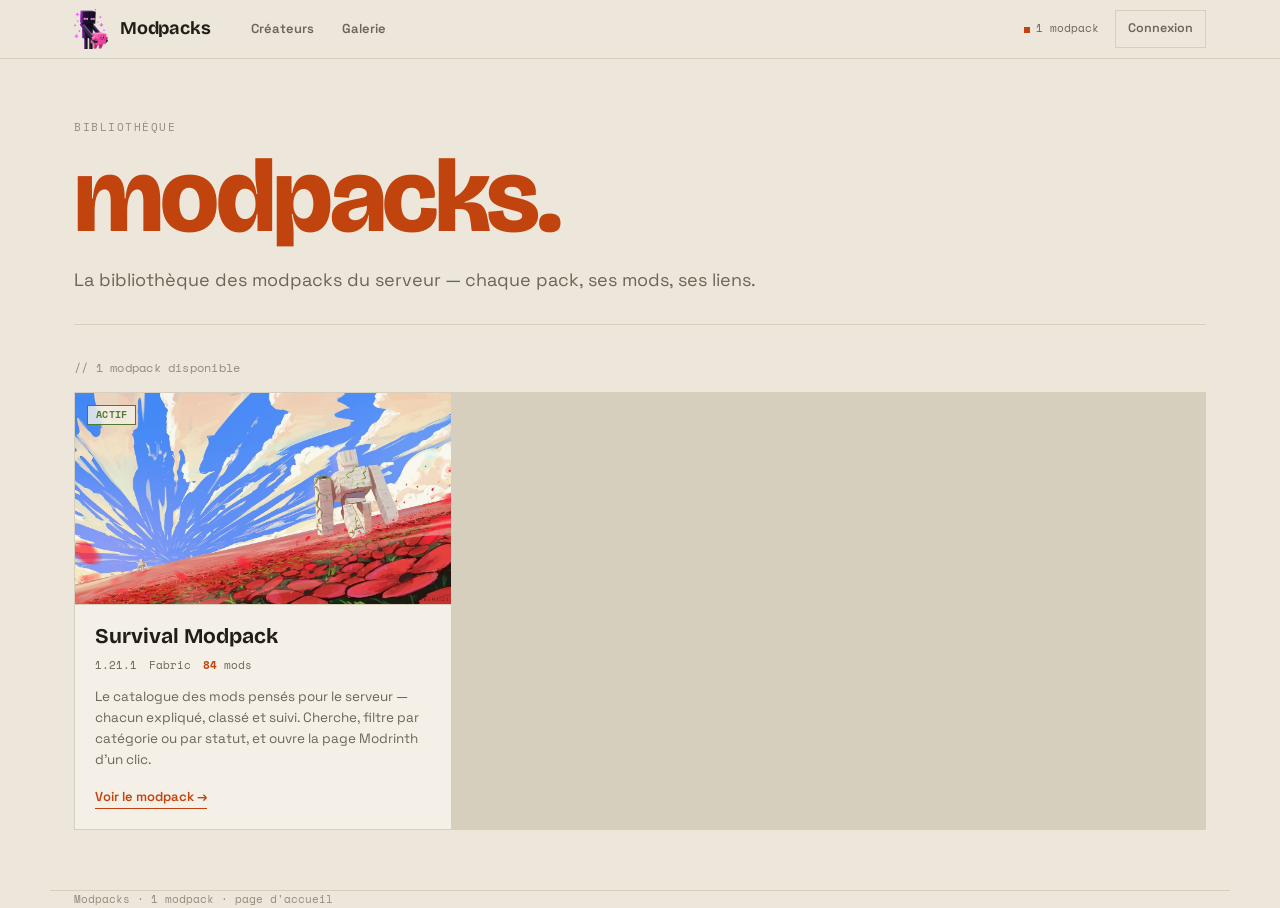
==== index.html @ 7668fdf9 "Ajoute le lien Galerie dans le header (accueil, modpack, créateurs) Co-Authored-By: Claude Sonnet 5 " ====
<!DOCTYPE html>
<html lang="fr">
<head>
<meta charset="UTF-8">
<meta name="viewport" content="width=device-width, initial-scale=1, viewport-fit=cover">
<title>Modpacks</title>
<link rel="preconnect" href="https://fonts.googleapis.com">
<link rel="preconnect" href="https://fonts.gstatic.com" crossorigin>
<link href="https://fonts.googleapis.com/css2?family=Bricolage+Grotesque:opsz,wght@12..96,400..800&family=Space+Grotesk:wght@400;500;600;700&family=Space+Mono:wght@400;700&display=swap" rel="stylesheet">
<link rel="stylesheet" href="/assets/style.css">
</head>
<body>
<header class="top"><div class="wrap">
  <a href="/" aria-label="Accueil"><img src="/assets/logo.png" alt="" class="mark" width="34" height="40"></a>
  <a href="/" class="word" id="brand" style="text-decoration:none">Modpacks</a>
  <nav class="nav"><a href="/personnages">Créateurs</a><a href="/galerie">Galerie</a></nav>
  <div class="hgroup">
    <span class="meta"><span id="hmeta"></span></span>
    <a href="/login" class="mini" title="Accéder au générateur / à la modération">Connexion</a>
  </div>
</div></header>

<div class="wrap">
  <section class="lib-hero">
    <p class="kicker" id="kicker">Bibliothèque</p>
    <h1 id="lib-title">modpacks.</h1>
    <p class="lede" id="lib-lede"></p>
  </section>

  <div class="seclabel" id="seclabel"></div>
  <section class="packs" id="packs"></section>
</div>

<footer class="wrap" id="foot"></footer>

<script src="/data/modpacks.js"></script>
<script src="/assets/home.js"></script>
</body>
</html>
---- assets/style.css ----
:root{
    box-sizing:border-box;
    padding-top:env(safe-area-inset-top,0px);
    padding-bottom:env(safe-area-inset-bottom,0px);
    --paper:#ece7da; --card:#f4f0e7; --line:#d6cfbe; --line-soft:#e0dacb;
    --ink:#211e18; --ink-soft:#6c6558; --ink-faint:#938c7d;
    --accent:#c1440e; --accent-ink:#fff;
    --ok:#4f7a34; --warn:#b7811b; --bad:#b23324;
    --disp:"Bricolage Grotesque",Arial,sans-serif;
    --body:"Space Grotesk",system-ui,sans-serif;
    --mono:"Space Mono",ui-monospace,SFMono-Regular,monospace;
    --maxw:1180px;
  }
  :root:not([data-theme="light"]){}
  @media (prefers-color-scheme:dark){
    :root:not([data-theme="light"]){
      --paper:#18160f; --card:#211e17; --line:#37322a; --line-soft:#2b2720;
      --ink:#ece6d7; --ink-soft:#a19a89; --ink-faint:#756e60;
      --accent:#e26a3c; --accent-ink:#17140d;
      --ok:#7ba851; --warn:#d6a23a; --bad:#d8574a;
    }
  }
  :root[data-theme="dark"]{
    --paper:#18160f; --card:#211e17; --line:#37322a; --line-soft:#2b2720;
    --ink:#ece6d7; --ink-soft:#a19a89; --ink-faint:#756e60;
    --accent:#e26a3c; --accent-ink:#17140d; --ok:#7ba851; --warn:#d6a23a; --bad:#d8574a;
  }
  *{box-sizing:border-box}
  html{scroll-padding-top:env(safe-area-inset-top,0px)}
  body{margin:0;background:var(--paper);color:var(--ink);font-family:var(--body);
    font-size:15.5px;line-height:1.55;-webkit-font-smoothing:antialiased;text-rendering:optimizeLegibility}
  .wrap{max-width:var(--maxw);margin:0 auto;padding:0 24px}
  a{color:inherit}

  /* header */
  header.top{border-bottom:1px solid var(--line);background:var(--paper);
    position:sticky;top:env(safe-area-inset-top,0px);z-index:30}
  .top .wrap{display:flex;align-items:center;gap:12px;height:58px}
  .mark{width:34px;height:40px;flex:none;object-fit:contain;display:block}
  .word{font-family:var(--disp);font-weight:700;font-size:18px;letter-spacing:-.01em}
  .top .meta{margin-left:auto;font-family:var(--mono);font-size:11px;color:var(--ink-soft);
    display:flex;gap:14px}
  .top .meta span::before{content:"";display:inline-block;width:6px;height:6px;margin-right:6px;
    background:var(--accent);vertical-align:middle}

  /* hero */
  .hero{padding:64px 0 30px;border-bottom:1px solid var(--line)}
  .hero h1{font-family:var(--disp);font-weight:800;color:var(--accent);text-transform:lowercase;
    margin:0;font-size:clamp(46px,10.5vw,104px);line-height:.9;letter-spacing:-.03em}
  .lede{max-width:60ch;margin:22px 0 0;color:var(--ink-soft);font-size:clamp(15px,2.2vw,18px)}
  .statline{margin-top:26px;font-family:var(--mono);font-size:12.5px;color:var(--ink);
    display:flex;flex-wrap:wrap;gap:6px 20px}
  .statline b{color:var(--accent);font-weight:700}
  .statline i{color:var(--ink-faint);font-style:normal}

  /* controls */
  .controls{padding:26px 0 6px;position:sticky;top:calc(58px + env(safe-area-inset-top,0px));z-index:20;
    background:linear-gradient(var(--paper) 78%,transparent)}
  .search{position:relative;margin-bottom:16px;max-width:520px}
  .search input{width:100%;padding:12px 14px 12px 40px;font-family:var(--mono);font-size:14px;color:var(--ink);
    background:var(--card);border:1px solid var(--line);outline:none}
  .search input::placeholder{color:var(--ink-faint)}
  .search input:focus{border-color:var(--accent)}
  .search .ic{position:absolute;left:13px;top:50%;transform:translateY(-50%);color:var(--ink-soft)}
  .filters{display:flex;flex-direction:column;gap:9px}
  .chips{display:flex;flex-wrap:wrap;gap:7px;align-items:center}
  .flabel{font-family:var(--mono);font-size:10.5px;color:var(--ink-faint);width:64px;flex:none}
  .chip{font-family:var(--body);font-weight:500;font-size:12.5px;color:var(--ink-soft);cursor:pointer;
    background:transparent;border:1px solid var(--line);padding:6px 11px;line-height:1;transition:.12s}
  .chip:hover{border-color:var(--ink-soft);color:var(--ink)}
  .chip[aria-pressed="true"]{background:var(--accent);border-color:var(--accent);color:var(--accent-ink)}
  .chip .sw{display:inline-block;width:8px;height:8px;margin-right:7px;vertical-align:middle}

  /* controls (centered) */
  .tools{display:flex;flex-direction:column;align-items:center;gap:14px}
  .search{position:relative;width:100%;max-width:440px}
  .search input{width:100%;padding:13px 15px 13px 44px;font-family:var(--mono);font-size:14px;color:var(--ink);
    background:var(--card);border:1px solid var(--line);outline:none;transition:.14s}
  .search input::placeholder{color:var(--ink-faint)}
  .search input:focus{border-color:var(--accent);box-shadow:0 0 0 3px color-mix(in srgb,var(--accent) 16%,transparent)}
  .search .ic{position:absolute;left:14px;top:50%;transform:translateY(-50%);color:var(--ink-soft);display:flex}
  .dd-row{display:flex;gap:10px;flex-wrap:wrap;justify-content:center}
  .dd{position:relative}
  .dd-btn{display:flex;align-items:center;gap:9px;font-family:var(--body);font-size:13px;color:var(--ink);
    background:var(--card);border:1px solid var(--line);padding:9px 14px;cursor:pointer;transition:.12s}
  .dd-btn:hover{border-color:var(--ink-soft)}
  .dd-btn[aria-expanded="true"]{border-color:var(--accent)}
  .dd-btn .k{font-family:var(--mono);font-size:10px;color:var(--ink-faint);text-transform:uppercase;letter-spacing:.04em}
  .dd-btn .v{font-weight:600;max-width:180px;overflow:hidden;text-overflow:ellipsis;white-space:nowrap}
  .dd-btn .caret{color:var(--ink-soft);transition:transform .14s;font-size:11px}
  .dd-btn[aria-expanded="true"] .caret{transform:rotate(180deg)}
  .dd-panel{position:absolute;top:calc(100% + 6px);left:50%;transform:translateX(-50%);
    width:min(280px,82vw);max-height:min(360px,60vh);overflow:auto;background:var(--card);
    border:1px solid var(--line);z-index:40;box-shadow:0 14px 34px rgba(0,0,0,.16);padding:5px}
  .dd-panel[hidden]{display:none}
  .opt{display:flex;align-items:center;gap:9px;width:100%;text-align:left;font-family:var(--body);
    font-size:13px;color:var(--ink);background:transparent;border:0;padding:9px 10px;cursor:pointer}
  .opt:hover{background:var(--paper)}
  .opt[aria-selected="true"]{color:var(--accent);font-weight:600}
  .opt .sw{width:9px;height:9px;flex:none}
  .count{font-family:var(--mono);font-size:11.5px;color:var(--ink-faint);padding:16px 0 14px}

  /* grid */
  .grid{display:grid;gap:1px;background:var(--line);border:1px solid var(--line);
    grid-template-columns:repeat(auto-fill,minmax(300px,1fr));margin-bottom:60px}
  .card{background:var(--card);padding:20px;display:flex;flex-direction:column;position:relative}
  .card:hover{background:var(--paper)}
  .ctop{display:flex;gap:14px;align-items:flex-start;margin-bottom:13px}
  .icon{width:54px;height:54px;flex:none;overflow:hidden;background:var(--paper);border:1px solid var(--line)}
  .icon img{width:100%;height:100%;object-fit:cover;display:block}
  .icon .ph{width:100%;height:100%;display:grid;place-items:center;font-family:var(--disp);font-weight:700;
    font-size:20px;color:#fff}
  .cname{font-family:var(--disp);font-weight:700;font-size:17px;line-height:1.15;margin:1px 0 0;
    padding-right:8px}
  .cmeta{font-family:var(--mono);font-size:10.5px;color:var(--ink-soft);margin-top:7px;
    display:flex;align-items:center;gap:6px;flex-wrap:wrap}
  .cmeta .sw{display:inline-block;width:8px;height:8px;flex:none}
  .cmeta .dot{color:var(--ink-faint)}
  .status{font-family:var(--mono);font-size:9.5px;font-weight:700;letter-spacing:.02em;
    padding:3px 6px;flex:none;white-space:nowrap;line-height:1;border:1px solid;text-transform:uppercase}
  .status.ok{color:var(--ok);border-color:var(--ok)}
  .status.warn{color:var(--warn);border-color:var(--warn)}
  .status.bad{color:var(--bad);border-color:var(--bad);background:color-mix(in srgb,var(--bad) 10%,transparent)}
  .status.other{color:var(--ink-soft);border-color:var(--line)}
  .cdesc{color:var(--ink-soft);font-size:13.5px;margin:0 0 12px;flex:1}
  .cdep{font-family:var(--mono);font-size:10.5px;color:var(--ink-faint);margin:0 0 14px;line-height:1.5}
  .cdep b{color:var(--ink-soft);font-weight:700}
  .go{align-self:flex-start;margin-top:auto;font-family:var(--body);font-weight:600;font-size:13px;
    text-decoration:none;color:var(--accent);border-bottom:1.5px solid var(--accent);padding-bottom:1px}
  .go:hover{color:var(--ink);border-color:var(--ink)}
  .go .ar{font-family:var(--mono)}
  .empty{grid-column:1/-1;background:var(--card);text-align:center;color:var(--ink-soft);padding:60px 20px;
    font-family:var(--mono);font-size:13px}

  footer{border-top:1px solid var(--line);padding:22px 0 40px;font-family:var(--mono);
    font-size:11px;color:var(--ink-faint)}
  @media (max-width:560px){
    .top .meta{display:none}.hero{padding:44px 0 24px}.flabel{width:100%;margin-bottom:-3px}
  }
  @media (prefers-reduced-motion:reduce){*{transition:none!important}}

  /* download + back-to-top buttons */
  .top .meta{margin-left:0}
  .hgroup{margin-left:auto;display:flex;align-items:center;gap:16px}
  .dl-btn{display:inline-flex;align-items:center;gap:8px;font-family:var(--body);font-weight:600;font-size:13px;
    text-decoration:none;color:var(--accent-ink);background:var(--accent);border:1px solid var(--accent);
    padding:8px 13px;white-space:nowrap;transition:filter .12s}
  .dl-btn:hover{filter:brightness(1.06)}
  .dl-btn.loading{pointer-events:none;filter:brightness(.9);cursor:wait}
  .dl-btn svg{width:15px;height:15px;flex:none}
  #totop{position:fixed;right:calc(20px + env(safe-area-inset-right,0px));
    bottom:calc(20px + env(safe-area-inset-bottom,0px));width:44px;height:44px;display:grid;place-items:center;
    cursor:pointer;z-index:40;background:var(--card);color:var(--ink);border:1px solid var(--line);
    opacity:0;visibility:hidden;transform:translateY(8px);transition:.18s}
  #totop.show{opacity:1;visibility:visible;transform:none}
  #totop:hover{border-color:var(--accent);color:var(--accent)}
  #totop svg{width:20px;height:20px}
  @media (max-width:480px){.dl-btn .t{display:none}.dl-btn{padding:8px 10px}}

  /* ---- nav + views + emoji placeholder + builder ---- */
  .nav{display:flex;gap:4px;margin-left:16px}
  .nav a{font-family:var(--body);font-weight:600;font-size:13px;text-decoration:none;color:var(--ink-soft);
    padding:7px 11px;border:1px solid transparent;transition:.12s;white-space:nowrap}
  .nav a:hover{color:var(--ink)}
  .nav a[aria-current="page"]{color:var(--accent);border-color:var(--line)}
  body[data-view="creer"] .dl-btn{display:none}

  .icon .ph{background:color-mix(in srgb,var(--pc,#8b8f96) 22%,var(--card));font-size:25px;line-height:1;color:transparent}
  .icon .ph span{display:block;color:initial}

  .builder{padding:26px 0 0;margin-bottom:60px}
  .addbar{display:flex;gap:10px;flex-wrap:wrap;align-items:stretch;max-width:760px}
  .addbar .f{position:relative;flex:1;min-width:240px}
  .addbar input{width:100%;height:46px;padding:0 15px;font-family:var(--mono);font-size:14px;color:var(--ink);
    background:var(--card);border:1px solid var(--line);outline:none;transition:.14s}
  .addbar input::placeholder{color:var(--ink-faint)}
  .addbar input:focus{border-color:var(--accent);box-shadow:0 0 0 3px color-mix(in srgb,var(--accent) 16%,transparent)}
  .addbar select{font-family:var(--body);font-size:13px;color:var(--ink);background:var(--card);
    border:1px solid var(--line);padding:0 14px;cursor:pointer;min-width:170px;height:46px}
  .addbar select:focus{border-color:var(--accent);outline:none}
  .add-btn{display:inline-flex;align-items:center;justify-content:center;gap:8px;font-family:var(--body);
    font-weight:700;font-size:14px;color:var(--accent-ink);background:var(--accent);border:1px solid var(--accent);
    padding:0 20px;height:46px;cursor:pointer;white-space:nowrap;transition:filter .12s}
  .add-btn:hover{filter:brightness(1.06)}
  .add-btn[disabled]{opacity:.6;cursor:progress}
  .hint{font-family:var(--mono);font-size:11px;color:var(--ink-faint);margin:12px 0 0;max-width:760px;line-height:1.6}
  .hint b{color:var(--ink-soft)}
  .err{font-family:var(--mono);font-size:12px;color:var(--bad);margin:9px 0 0;min-height:1em;line-height:1.5}
  .mybar{display:flex;align-items:center;gap:10px;flex-wrap:wrap;padding:24px 0 14px}
  .mybar .c{font-family:var(--mono);font-size:11.5px;color:var(--ink-faint);margin-right:auto}
  .mini{font-family:var(--body);font-weight:600;font-size:12.5px;color:var(--ink-soft);cursor:pointer;
    background:transparent;border:1px solid var(--line);padding:8px 12px;transition:.12s}
  a.mini{display:inline-block;text-decoration:none;white-space:nowrap}
  .mini:hover{border-color:var(--ink-soft);color:var(--ink)}
  .mini.danger:hover{border-color:var(--bad);color:var(--bad)}
  .card .rm{position:absolute;top:10px;right:10px;width:24px;height:24px;display:grid;place-items:center;
    cursor:pointer;background:transparent;border:1px solid var(--line);color:var(--ink-soft);font-size:12px;
    line-height:1;transition:.12s;z-index:2}
  .card .rm:hover{border-color:var(--bad);color:var(--bad)}
  @media (max-width:560px){.addbar select{min-width:0;flex:1}.add-btn{flex:1}}

  /* ================= page d'accueil : bibliothèque des modpacks ================= */
  .lib-hero{padding:60px 0 30px;border-bottom:1px solid var(--line)}
  .lib-hero .kicker{font-family:var(--mono);font-size:11px;letter-spacing:.14em;text-transform:uppercase;
    color:var(--ink-faint);margin:0 0 14px}
  .lib-hero h1{font-family:var(--disp);font-weight:800;color:var(--accent);text-transform:lowercase;
    margin:0;font-size:clamp(46px,10.5vw,104px);line-height:.9;letter-spacing:-.03em}
  .lib-hero .lede{max-width:60ch;margin:22px 0 0;color:var(--ink-soft);font-size:clamp(15px,2.2vw,18px)}
  .seclabel{font-family:var(--mono);font-size:11.5px;color:var(--ink-faint);padding:34px 0 16px;letter-spacing:.02em}

  .packs{display:grid;gap:1px;background:var(--line);border:1px solid var(--line);
    grid-template-columns:repeat(auto-fill,minmax(320px,1fr));margin-bottom:60px}
  .pcard{background:var(--card);display:flex;flex-direction:column;text-decoration:none;color:inherit;
    transition:background .12s}
  .pcard:hover{background:var(--paper)}
  .pcover{aspect-ratio:16/9;overflow:hidden;border-bottom:1px solid var(--line);position:relative;background:var(--paper)}
  .pcover img{width:100%;height:100%;object-fit:cover;display:block}
  .pcover .gen{width:100%;height:100%;display:grid;place-items:center;
    background:linear-gradient(135deg,color-mix(in srgb,var(--accent) 88%,#000) 0%,var(--accent) 100%)}
  .pcover .gen span{font-family:var(--disp);font-weight:800;font-size:44px;color:var(--accent-ink);
    letter-spacing:-.02em;text-transform:lowercase;padding:0 18px;text-align:center;line-height:1}
  .pcover .pstatus{position:absolute;top:12px;left:12px;font-family:var(--mono);font-size:9.5px;font-weight:700;
    letter-spacing:.03em;text-transform:uppercase;padding:4px 8px;line-height:1;border:1px solid;
    background:color-mix(in srgb,var(--card) 82%,transparent);backdrop-filter:blur(2px)}
  .pstatus.ok{color:var(--ok);border-color:var(--ok)}
  .pstatus.warn{color:var(--warn);border-color:var(--warn)}
  .pstatus.other{color:var(--ink-soft);border-color:var(--line)}
  .pbody{padding:20px;display:flex;flex-direction:column;flex:1}
  .pname{font-family:var(--disp);font-weight:700;font-size:21px;line-height:1.1;margin:0}
  .pmeta{font-family:var(--mono);font-size:11px;color:var(--ink-soft);margin:9px 0 0;
    display:flex;flex-wrap:wrap;gap:5px 12px}
  .pmeta b{color:var(--accent);font-weight:700}
  .pdesc{color:var(--ink-soft);font-size:13.5px;margin:13px 0 16px;flex:1}
  .pgo{align-self:flex-start;margin-top:auto;font-family:var(--body);font-weight:600;font-size:13px;
    color:var(--accent);border-bottom:1.5px solid var(--accent);padding-bottom:1px}
  .pcard:hover .pgo{color:var(--ink);border-color:var(--ink)}
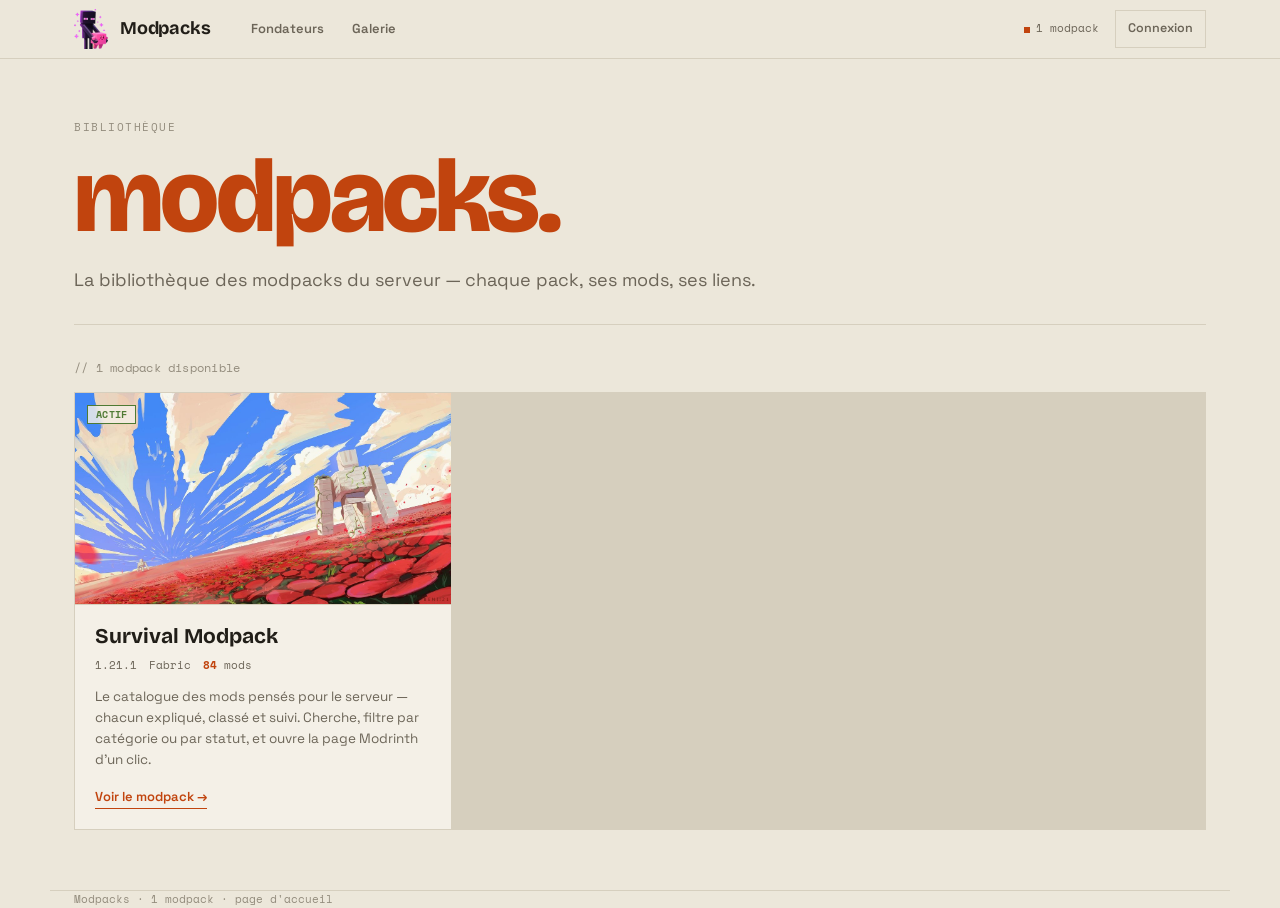
==== commit 9b43ca1b: "Renomme la page Créateurs en Fondateurs pour lever l'ambiguïté avec le champ Créateur du modpack Co-" ====
--- a/index.html
+++ b/index.html
@@ -13,7 +13,7 @@
 <header class="top"><div class="wrap">
   <a href="/" aria-label="Accueil"><img src="/assets/logo.png" alt="" class="mark" width="34" height="40"></a>
   <a href="/" class="word" id="brand" style="text-decoration:none">Modpacks</a>
-  <nav class="nav"><a href="/personnages">Créateurs</a><a href="/galerie">Galerie</a></nav>
+  <nav class="nav"><a href="/personnages">Fondateurs</a><a href="/galerie">Galerie</a></nav>
   <div class="hgroup">
     <span class="meta"><span id="hmeta"></span></span>
     <a href="/login" class="mini" title="Accéder au générateur / à la modération">Connexion</a>
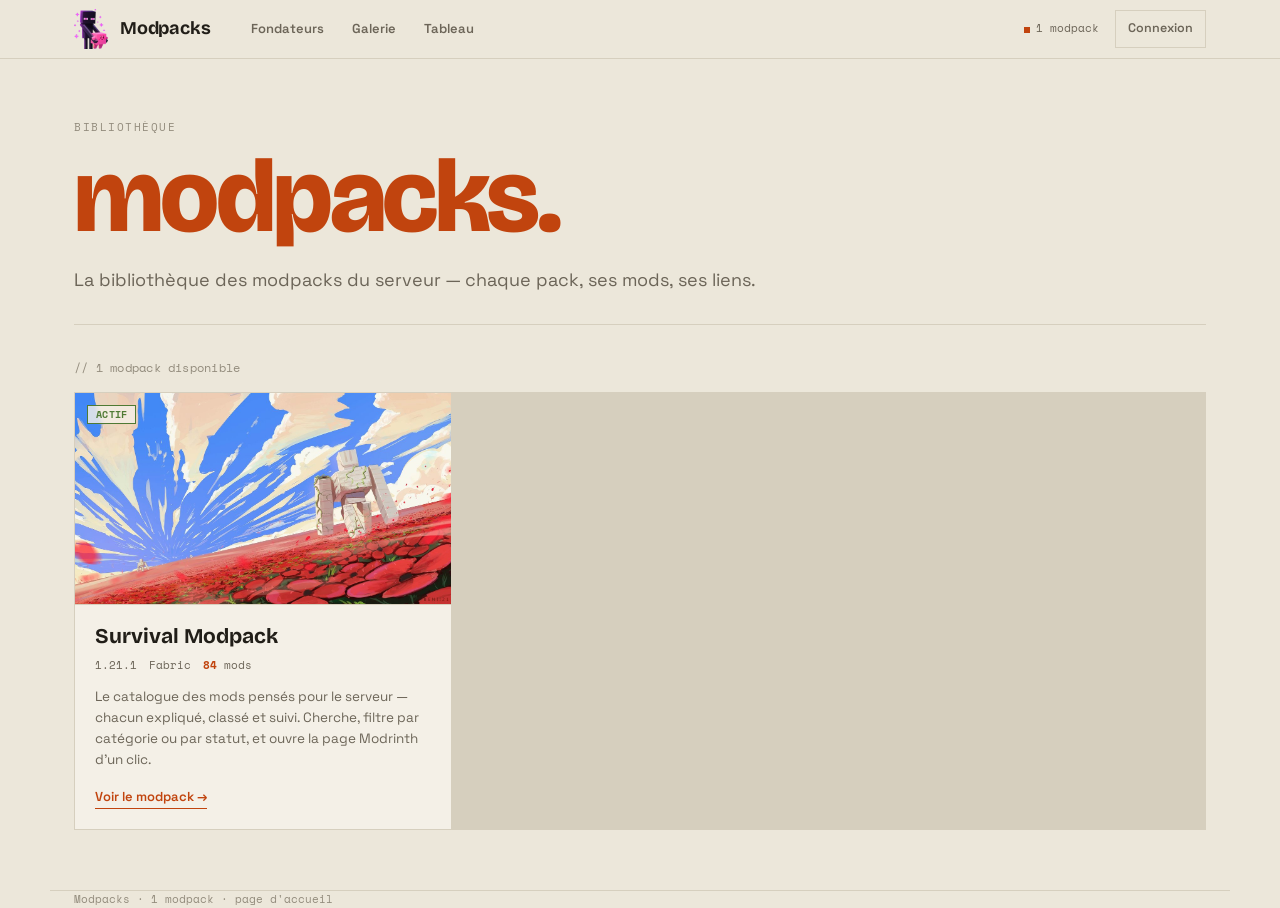
==== commit 3a6b8a8f: "Ajoute la page Tableau (carnet d'idées du serveur) + lien de navigation Corrige au passage un bug de" ====
--- a/index.html
+++ b/index.html
@@ -13,7 +13,7 @@
 <header class="top"><div class="wrap">
   <a href="/" aria-label="Accueil"><img src="/assets/logo.png" alt="" class="mark" width="34" height="40"></a>
   <a href="/" class="word" id="brand" style="text-decoration:none">Modpacks</a>
-  <nav class="nav"><a href="/personnages">Fondateurs</a><a href="/galerie">Galerie</a></nav>
+  <nav class="nav"><a href="/personnages">Fondateurs</a><a href="/galerie">Galerie</a><a href="/tableau">Tableau</a></nav>
   <div class="hgroup">
     <span class="meta"><span id="hmeta"></span></span>
     <a href="/login" class="mini" title="Accéder au générateur / à la modération">Connexion</a>
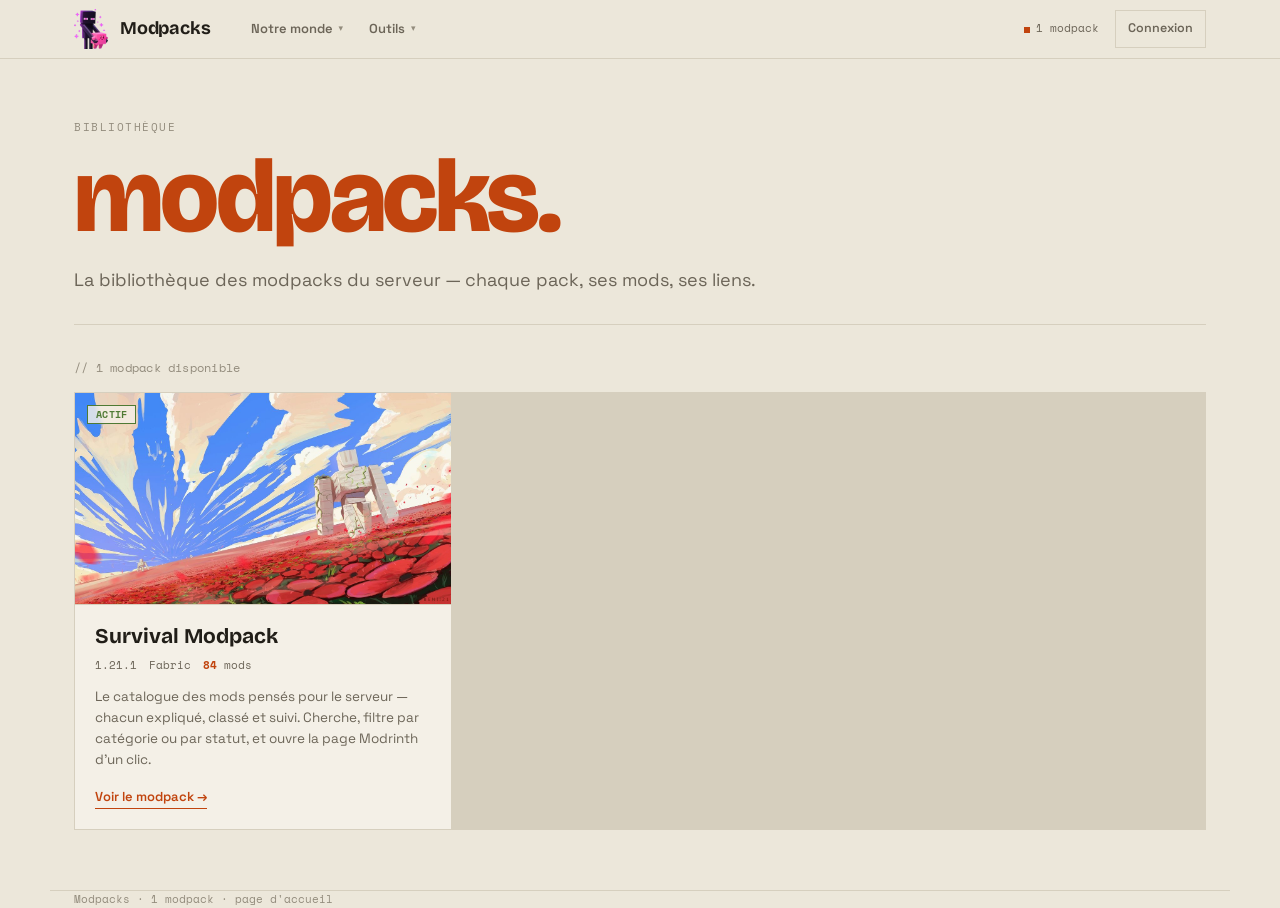
==== commit a023f163: "Refonte du header : menus déroulants Notre monde / Outils, menu mobile, scroll compact Regroupe Fond" ====
--- a/index.html
+++ b/index.html
@@ -13,7 +13,7 @@
 <header class="top"><div class="wrap">
   <a href="/" aria-label="Accueil"><img src="/assets/logo.png" alt="" class="mark" width="34" height="40"></a>
   <a href="/" class="word" id="brand" style="text-decoration:none">Modpacks</a>
-  <nav class="nav"><a href="/personnages">Fondateurs</a><a href="/galerie">Galerie</a><a href="/tableau">Tableau</a></nav>
+  <nav class="nav"></nav>
   <div class="hgroup">
     <span class="meta"><span id="hmeta"></span></span>
     <a href="/login" class="mini" title="Accéder au générateur / à la modération">Connexion</a>
@@ -35,5 +35,6 @@
 
 <script src="/data/modpacks.js"></script>
 <script src="/assets/home.js"></script>
+<script src="/assets/nav.js"></script>
 </body>
 </html>
--- a/assets/style.css
+++ b/assets/style.css
@@ -234,3 +234,95 @@
   .pgo{align-self:flex-start;margin-top:auto;font-family:var(--body);font-weight:600;font-size:13px;
     color:var(--accent);border-bottom:1.5px solid var(--accent);padding-bottom:1px}
   .pcard:hover .pgo{color:var(--ink);border-color:var(--ink)}
+
+  /* ================= header v2 : dropdowns, scroll compact, menu mobile ================= */
+  header.top{transition:background-color .22s ease,border-color .22s ease,backdrop-filter .22s ease}
+  header.top .wrap{transition:height .2s ease}
+  header.top.is-scrolled{background:color-mix(in srgb,var(--paper) 86%,transparent);
+    -webkit-backdrop-filter:blur(10px);backdrop-filter:blur(10px);
+    border-bottom-color:color-mix(in srgb,var(--ink) 16%,var(--line))}
+  header.top.is-scrolled .wrap{height:50px}
+
+  a.nav-primary{font-family:var(--body);font-weight:600;font-size:13px;text-decoration:none;color:var(--ink-soft);
+    padding:7px 11px;border:1px solid transparent;transition:.12s;white-space:nowrap}
+  a.nav-primary:hover{color:var(--ink)}
+  a.nav-primary[aria-current="page"]{color:var(--accent);border-color:var(--line)}
+
+  .nav-groups{display:flex;gap:2px}
+  .nav-item-wrap{position:relative}
+  .nav-trig{font:inherit;font-family:var(--body);font-weight:600;font-size:13px;color:var(--ink-soft);
+    background:none;border:1px solid transparent;padding:7px 11px;display:inline-flex;align-items:center;gap:6px;
+    cursor:pointer;transition:.12s;white-space:nowrap}
+  .nav-trig:hover{color:var(--ink)}
+  .nav-trig[aria-expanded="true"]{color:var(--ink);border-color:var(--line)}
+  .nav-trig.has-active{color:var(--accent)}
+  .nav-trig .car{display:inline-block;font-size:9px;color:var(--ink-faint);transition:transform .18s ease}
+  .nav-trig[aria-expanded="true"] .car{transform:rotate(180deg)}
+
+  .nav-panel{position:absolute;top:calc(100% + 10px);left:0;min-width:340px;background:var(--card);
+    border:1px solid var(--line);box-shadow:0 20px 45px rgba(0,0,0,.22);
+    -webkit-backdrop-filter:blur(6px);backdrop-filter:blur(6px);padding:12px;z-index:50;
+    opacity:0;visibility:hidden;transform:translateY(-6px);pointer-events:none;
+    transition:opacity .18s ease,transform .18s ease}
+  .nav-panel.one-col{min-width:240px}
+  .nav-panel.open{opacity:1;visibility:visible;transform:none;pointer-events:auto}
+  .nav-panel-grid{display:grid;grid-template-columns:repeat(2,1fr);gap:2px 14px}
+  .nav-panel.one-col .nav-panel-grid{grid-template-columns:1fr}
+  .nav-item{display:flex;flex-direction:column;gap:3px;padding:10px 11px;text-decoration:none;color:var(--ink);
+    border:1px solid transparent;position:relative;transition:.12s}
+  .nav-item:hover{background:var(--paper);border-color:var(--line)}
+  .nav-item .ni-t{font-family:var(--body);font-weight:700;font-size:13.5px}
+  .nav-item .ni-d{font-family:var(--mono);font-size:10px;color:var(--ink-faint);line-height:1.4}
+  .nav-item.is-active .ni-t{color:var(--accent)}
+  .nav-item.is-active::before{content:"";position:absolute;left:-1px;top:9px;bottom:9px;width:2px;background:var(--accent)}
+
+  .nav-trig:focus-visible,.nav-item:focus-visible,a.nav-primary:focus-visible,
+  .burger:focus-visible,.mnav a:focus-visible,.mnav button:focus-visible{
+    outline:2px solid var(--accent);outline-offset:2px}
+
+  .burger{display:none;width:38px;height:38px;flex:none;flex-direction:column;align-items:center;justify-content:center;
+    gap:5px;background:none;border:1px solid var(--line);cursor:pointer;margin-left:auto}
+  .burger span{display:block;width:18px;height:2px;background:var(--ink);transition:transform .2s ease,opacity .2s ease}
+  .burger[aria-expanded="true"] span:nth-child(1){transform:translateY(7px) rotate(45deg)}
+  .burger[aria-expanded="true"] span:nth-child(2){opacity:0}
+  .burger[aria-expanded="true"] span:nth-child(3){transform:translateY(-7px) rotate(-45deg)}
+
+  .mnav-overlay{position:fixed;inset:0;background:rgba(10,8,5,.5);opacity:0;transition:opacity .22s ease;z-index:70}
+  .mnav-overlay.open{opacity:1}
+  .mnav-overlay[hidden]{display:none}
+  .mnav{position:fixed;top:0;right:0;bottom:0;width:min(340px,86vw);background:var(--paper);
+    border-left:1px solid var(--line);box-shadow:-20px 0 50px rgba(0,0,0,.28);z-index:71;
+    transform:translateX(100%);transition:transform .26s cubic-bezier(.2,.7,.2,1);
+    display:flex;flex-direction:column;overflow-y:auto}
+  .mnav.open{transform:none}
+  .mnav[hidden]{display:none}
+  .mnav-head{display:flex;align-items:center;justify-content:space-between;padding:16px 18px;border-bottom:1px solid var(--line)}
+  .mnav-head .word{font-family:var(--disp);font-weight:700;font-size:16px}
+  .mnav-close{width:34px;height:34px;display:grid;place-items:center;background:var(--card);border:1px solid var(--line);
+    color:var(--ink);cursor:pointer;font-size:15px}
+  .mnav-close:hover{border-color:var(--accent);color:var(--accent)}
+  .mnav-body{padding:10px 10px 20px;display:flex;flex-direction:column;gap:2px;flex:1}
+  .mnav-primary{display:flex;flex-direction:column;gap:2px;padding-bottom:8px;border-bottom:1px solid var(--line);margin-bottom:8px}
+  .mnav-primary a{font-family:var(--body);font-weight:600;font-size:14.5px;color:var(--ink);text-decoration:none;padding:11px 10px}
+  .mnav-primary a[aria-current="page"]{color:var(--accent)}
+  .mnav-acc{border-bottom:1px solid var(--line-soft)}
+  .mnav-acc-btn{width:100%;display:flex;align-items:center;justify-content:space-between;font-family:var(--body);
+    font-weight:700;font-size:12px;letter-spacing:.04em;text-transform:uppercase;color:var(--ink-soft);
+    background:none;border:none;padding:13px 10px;cursor:pointer}
+  .mnav-acc-btn .plus{font-family:var(--mono);color:var(--ink-faint);transition:transform .2s ease}
+  .mnav-acc-btn.open .plus{transform:rotate(45deg)}
+  .mnav-acc-panel{max-height:0;overflow:hidden;display:flex;flex-direction:column;transition:max-height .22s ease}
+  .mnav-acc-panel.open{max-height:400px}
+  .mnav-acc-panel a{font-family:var(--body);font-size:14px;color:var(--ink-soft);text-decoration:none;padding:9px 18px 9px 14px}
+  .mnav-acc-panel a[aria-current="page"]{color:var(--accent)}
+  .mnav-acc-panel a:hover{color:var(--ink)}
+  .mnav-foot{margin-top:auto;padding-top:14px;display:flex;flex-direction:column;gap:10px}
+  .mnav-foot .dl-btn{justify-content:center}
+  .mnav-foot .dl-btn .t{display:inline}
+  .mnav-foot .dl-btn[hidden]{display:none}
+  .mnav-foot .mini{text-align:center}
+
+  @media (max-width:900px){
+    .nav,.hgroup{display:none}
+    .burger{display:flex}
+  }
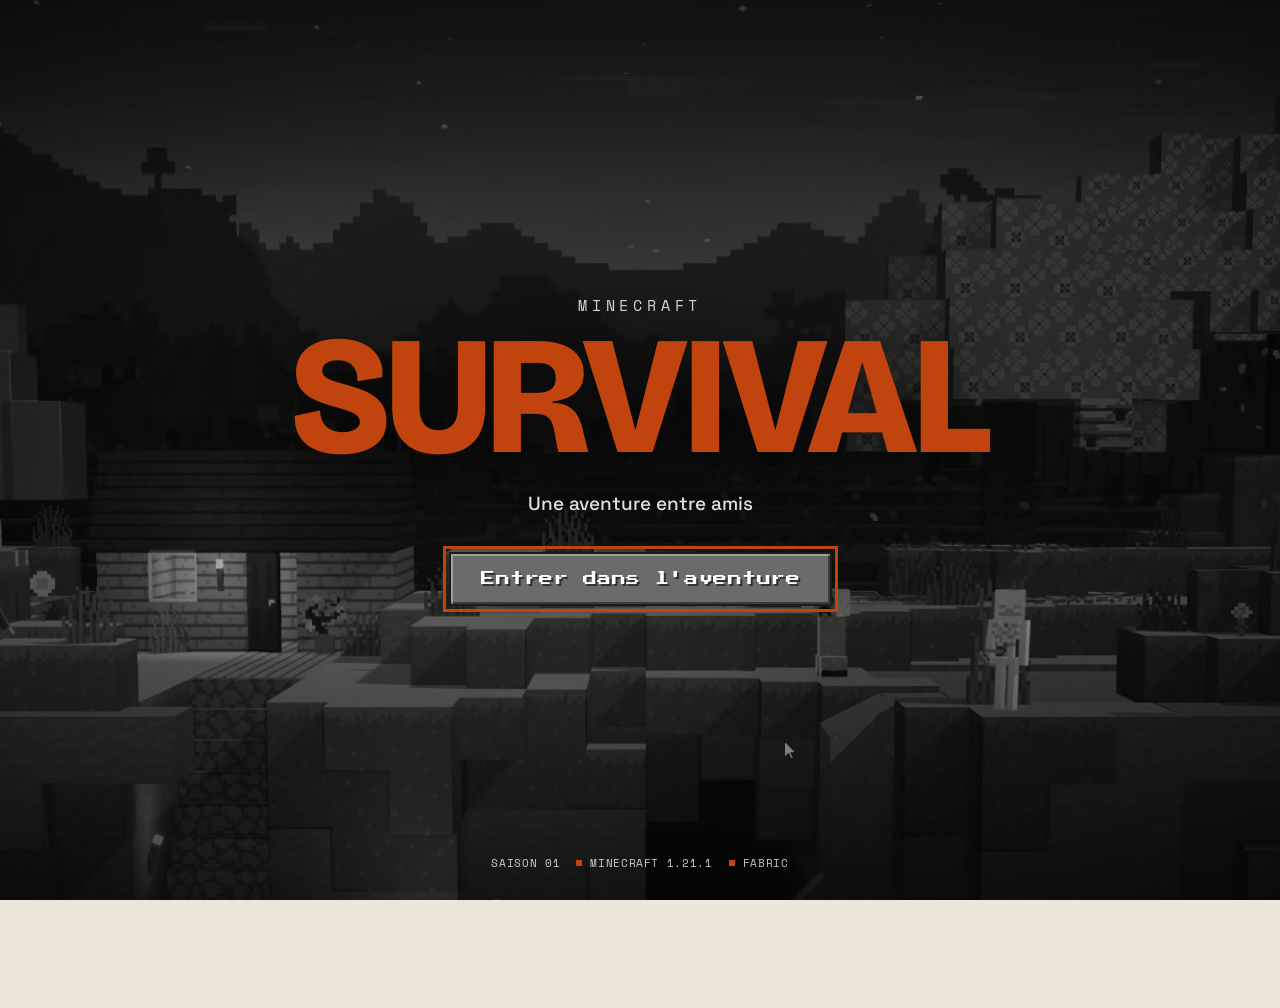
==== commit afc58f6f: "Ajoute une intro cinématique N&B à la page d'accueil Nouveau : une introduction plein écran avant la" ====
--- a/index.html
+++ b/index.html
@@ -6,10 +6,96 @@
 <title>Modpacks</title>
 <link rel="preconnect" href="https://fonts.googleapis.com">
 <link rel="preconnect" href="https://fonts.gstatic.com" crossorigin>
-<link href="https://fonts.googleapis.com/css2?family=Bricolage+Grotesque:opsz,wght@12..96,400..800&family=Space+Grotesk:wght@400;500;600;700&family=Space+Mono:wght@400;700&display=swap" rel="stylesheet">
+<link href="https://fonts.googleapis.com/css2?family=Bricolage+Grotesque:opsz,wght@12..96,400..800&family=Space+Grotesk:wght@400;500;600;700&family=Space+Mono:wght@400;700&family=Press+Start+2P&display=swap" rel="stylesheet">
 <link rel="stylesheet" href="/assets/style.css">
+<style>
+  /* ===== intro cinématique (page d'accueil uniquement) ===== */
+  html.intro-lock,html.intro-lock body{overflow:hidden;height:100%}
+  .intro{position:fixed;inset:0;z-index:200;background:#0a0806;overflow:hidden;
+    display:flex;flex-direction:column;align-items:center;justify-content:center;
+    transition:opacity .7s ease,transform .7s ease}
+  .intro[hidden]{display:none}
+  .intro.leaving{opacity:0;transform:scale(1.04);pointer-events:none}
+  .intro-media,.intro-video{position:absolute;inset:0;width:100%;height:100%}
+  .intro-video{object-fit:cover;object-position:center;filter:saturate(0)}
+  .intro-overlay{position:absolute;inset:0;
+    background:radial-gradient(ellipse 60% 55% at 50% 46%,rgba(4,3,2,.62) 0%,rgba(4,3,2,.32) 55%,rgba(4,3,2,.22) 100%),
+      linear-gradient(to top,rgba(4,3,2,.65) 0%,rgba(4,3,2,0) 32%),
+      linear-gradient(to bottom,rgba(4,3,2,.35) 0%,rgba(4,3,2,0) 22%)}
+  .intro-content{position:relative;z-index:2;display:flex;flex-direction:column;align-items:center;
+    text-align:center;padding:0 24px;max-width:900px}
+  .intro-kicker{font-family:var(--mono);font-size:clamp(12px,1.6vw,15px);letter-spacing:.32em;
+    text-transform:uppercase;color:rgba(255,255,255,.82);margin:0;
+    opacity:0;transform:translateY(14px)}
+  .intro-title{font-family:var(--disp);font-weight:800;text-transform:uppercase;color:var(--accent);
+    margin:6px 0 0;font-size:clamp(64px,15vw,168px);line-height:.88;letter-spacing:-.02em;
+    text-shadow:0 8px 40px rgba(0,0,0,.5);
+    opacity:0;transform:translateY(18px) scale(.98)}
+  .intro-sub{font-family:var(--body);font-weight:500;color:rgba(255,255,255,.88);
+    font-size:clamp(15px,2vw,19px);margin:18px 0 0;
+    opacity:0;transform:translateY(14px)}
+  .intro-info{position:absolute;left:0;right:0;bottom:calc(28px + env(safe-area-inset-bottom,0px));z-index:2;
+    display:flex;align-items:center;justify-content:center;gap:16px;flex-wrap:wrap;margin:0;padding:0 20px;
+    font-family:var(--mono);font-size:11px;letter-spacing:.06em;text-transform:uppercase;
+    color:rgba(255,255,255,.78);
+    opacity:0}
+  .intro-info span{display:inline-flex;align-items:center;gap:8px}
+  .intro-info span::before{content:"";width:6px;height:6px;flex:none;background:var(--accent)}
+  .intro-info span:first-child::before{display:none}
+
+  .intro.ready .intro-kicker{animation:introUp .6s cubic-bezier(.2,.7,.2,1) .5s forwards}
+  .intro.ready .intro-title{animation:introUp .7s cubic-bezier(.2,.7,.2,1) .78s forwards}
+  .intro.ready .intro-sub{animation:introUp .6s cubic-bezier(.2,.7,.2,1) 1.12s forwards}
+  .intro.ready .mc-btn{animation:introUp .6s cubic-bezier(.2,.7,.2,1) 1.42s forwards}
+  .intro.ready .intro-info{animation:introFade .6s ease 1.7s forwards}
+  @keyframes introUp{from{opacity:0;transform:translateY(16px) scale(.98)}to{opacity:1;transform:none}}
+  @keyframes introFade{from{opacity:0}to{opacity:1}}
+  .intro.no-anim .intro-kicker,.intro.no-anim .intro-title,.intro.no-anim .intro-sub,
+  .intro.no-anim .mc-btn,.intro.no-anim .intro-info{opacity:1;transform:none;animation:none}
+
+  /* bouton façon interface Minecraft */
+  .mc-btn{margin-top:34px;position:relative;font-family:"Press Start 2P",var(--mono);font-size:clamp(11px,1.4vw,14px);
+    color:#fff;background:#6b6b6b;border:2px solid #1c1c1c;padding:18px 30px;letter-spacing:.5px;
+    cursor:pointer;text-shadow:2px 2px 0 rgba(0,0,0,.55);
+    box-shadow:inset 2px 2px 0 rgba(255,255,255,.35),inset -2px -2px 0 rgba(0,0,0,.45);
+    transition:filter .15s ease,transform .12s ease,box-shadow .12s ease;
+    opacity:0;transform:translateY(14px)}
+  .mc-btn:hover{filter:brightness(1.14)}
+  .mc-btn:active{transform:translateY(3px);box-shadow:inset -1px -1px 0 rgba(255,255,255,.18),inset 1px 1px 0 rgba(0,0,0,.35)}
+  .mc-btn:focus-visible{outline:3px solid var(--accent);outline-offset:3px}
+
+  @media (max-aspect-ratio:1/1){
+    .intro-video{object-position:18% center}
+  }
+  @media (max-width:640px){
+    .intro-sub{max-width:32ch}
+    .intro-info{gap:10px 14px;font-size:9.5px}
+  }
+  @media (prefers-reduced-motion:reduce){
+    .intro,.intro *{animation:none!important;transition:opacity .3s ease!important}
+    .intro-kicker,.intro-title,.intro-sub,.mc-btn,.intro-info{opacity:1!important;transform:none!important}
+  }
+</style>
 </head>
 <body>
+<section class="intro" id="intro" role="dialog" aria-modal="true" aria-label="Introduction — Minecraft Survival">
+  <div class="intro-media">
+    <video class="intro-video" id="introVideo" autoplay muted loop playsinline
+      poster="/assets/hero-intro-poster.jpg">
+      <source src="/assets/hero-intro.webm" type="video/webm">
+      <source src="/assets/hero-intro.mp4" type="video/mp4">
+    </video>
+  </div>
+  <div class="intro-overlay"></div>
+  <div class="intro-content">
+    <p class="intro-kicker">Minecraft</p>
+    <h1 class="intro-title">Survival</h1>
+    <p class="intro-sub">Une aventure entre amis</p>
+    <button type="button" class="mc-btn" id="introEnter" autofocus>Entrer dans l'aventure</button>
+  </div>
+  <p class="intro-info" id="introInfo"></p>
+</section>
+
 <header class="top"><div class="wrap">
   <a href="/" aria-label="Accueil"><img src="/assets/logo.png" alt="" class="mark" width="34" height="40"></a>
   <a href="/" class="word" id="brand" style="text-decoration:none">Modpacks</a>
@@ -36,5 +122,51 @@
 <script src="/data/modpacks.js"></script>
 <script src="/assets/home.js"></script>
 <script src="/assets/nav.js"></script>
+<script>
+(function () {
+  var intro = document.getElementById('intro');
+  if (!intro) return;
+  var enterBtn = document.getElementById('introEnter');
+  var video = document.getElementById('introVideo');
+  var info = document.getElementById('introInfo');
+  var reduced = matchMedia('(prefers-reduced-motion: reduce)').matches;
+
+  document.documentElement.classList.add('intro-lock');
+
+  var pack = (window.MODPACKS || [])[0];
+  var bits = ['Saison 01'];
+  if (pack && pack.mcVersion) bits.push('Minecraft ' + pack.mcVersion);
+  if (pack && pack.loader) bits.push(pack.loader);
+  if (info) info.innerHTML = bits.map(function (b) { return '<span>' + b + '</span>'; }).join('');
+
+  if (reduced) {
+    intro.classList.add('no-anim');
+  } else {
+    requestAnimationFrame(function () { intro.classList.add('ready'); });
+  }
+
+  if (video) {
+    var p = video.play();
+    if (p && p.catch) p.catch(function () { /* autoplay bloqué : le poster reste affiché */ });
+  }
+
+  var dismissed = false;
+  function dismiss() {
+    if (dismissed) return;
+    dismissed = true;
+    intro.classList.add('leaving');
+    document.documentElement.classList.remove('intro-lock');
+    setTimeout(function () {
+      intro.hidden = true;
+      if (video) video.pause();
+    }, reduced ? 320 : 720);
+  }
+
+  enterBtn.addEventListener('click', dismiss);
+  document.addEventListener('keydown', function (e) {
+    if (e.key === 'Escape' && !intro.hidden) dismiss();
+  });
+})();
+</script>
 </body>
 </html>
--- a/assets/style.css
+++ b/assets/style.css
@@ -44,7 +44,7 @@
     background:var(--accent);vertical-align:middle}
 
   /* hero */
-  .hero{padding:64px 0 30px;border-bottom:1px solid var(--line)}
+  .hero{padding:60px 0 30px;border-bottom:1px solid var(--line)}
   .hero h1{font-family:var(--disp);font-weight:800;color:var(--accent);text-transform:lowercase;
     margin:0;font-size:clamp(46px,10.5vw,104px);line-height:.9;letter-spacing:-.03em}
   .lede{max-width:60ch;margin:22px 0 0;color:var(--ink-soft);font-size:clamp(15px,2.2vw,18px)}
@@ -126,14 +126,16 @@
   .cdep{font-family:var(--mono);font-size:10.5px;color:var(--ink-faint);margin:0 0 14px;line-height:1.5}
   .cdep b{color:var(--ink-soft);font-weight:700}
   .go{align-self:flex-start;margin-top:auto;font-family:var(--body);font-weight:600;font-size:13px;
-    text-decoration:none;color:var(--accent);border-bottom:1.5px solid var(--accent);padding-bottom:1px}
+    text-decoration:none;color:var(--accent);border-bottom:1.5px solid var(--accent);padding-bottom:1px;
+    transition:color .18s ease,border-color .18s ease}
   .go:hover{color:var(--ink);border-color:var(--ink)}
-  .go .ar{font-family:var(--mono)}
+  .go .ar{font-family:var(--mono);display:inline-block;transition:transform .18s ease}
+  .go:hover .ar{transform:translate(2px,-2px)}
   .empty{grid-column:1/-1;background:var(--card);text-align:center;color:var(--ink-soft);padding:60px 20px;
     font-family:var(--mono);font-size:13px}
 
-  footer{border-top:1px solid var(--line);padding:22px 0 40px;font-family:var(--mono);
-    font-size:11px;color:var(--ink-faint)}
+  footer{border-top:1px solid var(--line);font-family:var(--mono);font-size:11px;color:var(--ink-faint)}
+  footer.wrap{padding-top:28px;padding-bottom:calc(72px + env(safe-area-inset-bottom,0px))}
   @media (max-width:560px){
     .top .meta{display:none}.hero{padding:44px 0 24px}.flabel{width:100%;margin-bottom:-3px}
   }
@@ -144,25 +146,31 @@
   .hgroup{margin-left:auto;display:flex;align-items:center;gap:16px}
   .dl-btn{display:inline-flex;align-items:center;gap:8px;font-family:var(--body);font-weight:600;font-size:13px;
     text-decoration:none;color:var(--accent-ink);background:var(--accent);border:1px solid var(--accent);
-    padding:8px 13px;white-space:nowrap;transition:filter .12s}
-  .dl-btn:hover{filter:brightness(1.06)}
+    padding:8px 13px;white-space:nowrap;transition:filter .2s ease,transform .2s ease,box-shadow .2s ease}
+  .dl-btn:hover{filter:brightness(1.08);transform:translateY(-1px);box-shadow:0 6px 16px rgba(0,0,0,.16)}
+  .dl-btn:active{transform:translateY(0);filter:brightness(1.02);box-shadow:none}
   .dl-btn.loading{pointer-events:none;filter:brightness(.9);cursor:wait}
-  .dl-btn svg{width:15px;height:15px;flex:none}
+  .dl-btn svg{width:15px;height:15px;flex:none;transition:transform .2s ease}
+  #dl:hover svg,.m-dl:hover svg{transform:translateY(1.5px)}
+  #addBtn:hover svg,#newBtn:hover svg{transform:scale(1.12)}
   #totop{position:fixed;right:calc(20px + env(safe-area-inset-right,0px));
     bottom:calc(20px + env(safe-area-inset-bottom,0px));width:44px;height:44px;display:grid;place-items:center;
     cursor:pointer;z-index:40;background:var(--card);color:var(--ink);border:1px solid var(--line);
     opacity:0;visibility:hidden;transform:translateY(8px);transition:.18s}
   #totop.show{opacity:1;visibility:visible;transform:none}
-  #totop:hover{border-color:var(--accent);color:var(--accent)}
+  #totop.show:hover{border-color:var(--accent);color:var(--accent);transform:translateY(-2px)}
   #totop svg{width:20px;height:20px}
   @media (max-width:480px){.dl-btn .t{display:none}.dl-btn{padding:8px 10px}}
 
   /* ---- nav + views + emoji placeholder + builder ---- */
   .nav{display:flex;gap:4px;margin-left:16px}
-  .nav a{font-family:var(--body);font-weight:600;font-size:13px;text-decoration:none;color:var(--ink-soft);
-    padding:7px 11px;border:1px solid transparent;transition:.12s;white-space:nowrap}
+  .nav a{position:relative;font-family:var(--body);font-weight:600;font-size:13px;text-decoration:none;color:var(--ink-soft);
+    padding:7px 11px;border:1px solid transparent;transition:color .18s ease,border-color .18s ease;white-space:nowrap}
   .nav a:hover{color:var(--ink)}
   .nav a[aria-current="page"]{color:var(--accent);border-color:var(--line)}
+  .nav a::after{content:"";position:absolute;left:11px;right:11px;bottom:3px;height:1.5px;background:var(--accent);
+    transform:scaleX(0);transform-origin:center;transition:transform .18s ease}
+  .nav a:hover::after{transform:scaleX(1)}
   body[data-view="creer"] .dl-btn{display:none}
 
   .icon .ph{background:color-mix(in srgb,var(--pc,#8b8f96) 22%,var(--card));font-size:25px;line-height:1;color:transparent}
@@ -180,8 +188,11 @@
   .addbar select:focus{border-color:var(--accent);outline:none}
   .add-btn{display:inline-flex;align-items:center;justify-content:center;gap:8px;font-family:var(--body);
     font-weight:700;font-size:14px;color:var(--accent-ink);background:var(--accent);border:1px solid var(--accent);
-    padding:0 20px;height:46px;cursor:pointer;white-space:nowrap;transition:filter .12s}
-  .add-btn:hover{filter:brightness(1.06)}
+    padding:0 20px;height:46px;cursor:pointer;white-space:nowrap;transition:filter .2s ease,transform .2s ease,box-shadow .2s ease}
+  .add-btn:hover{filter:brightness(1.08);transform:translateY(-1px);box-shadow:0 6px 16px rgba(0,0,0,.16)}
+  .add-btn:active{transform:translateY(0);filter:brightness(1.02);box-shadow:none}
+  .add-btn svg{transition:transform .2s ease}
+  .add-btn:hover svg{transform:scale(1.12)}
   .add-btn[disabled]{opacity:.6;cursor:progress}
   .hint{font-family:var(--mono);font-size:11px;color:var(--ink-faint);margin:12px 0 0;max-width:760px;line-height:1.6}
   .hint b{color:var(--ink-soft)}
@@ -189,14 +200,15 @@
   .mybar{display:flex;align-items:center;gap:10px;flex-wrap:wrap;padding:24px 0 14px}
   .mybar .c{font-family:var(--mono);font-size:11.5px;color:var(--ink-faint);margin-right:auto}
   .mini{font-family:var(--body);font-weight:600;font-size:12.5px;color:var(--ink-soft);cursor:pointer;
-    background:transparent;border:1px solid var(--line);padding:8px 12px;transition:.12s}
+    background:transparent;border:1px solid var(--line);padding:8px 12px;transition:border-color .2s ease,color .2s ease,transform .2s ease}
   a.mini{display:inline-block;text-decoration:none;white-space:nowrap}
-  .mini:hover{border-color:var(--ink-soft);color:var(--ink)}
+  .mini:hover{border-color:var(--ink-soft);color:var(--ink);transform:translateY(-1px)}
+  .mini:active{transform:translateY(0)}
   .mini.danger:hover{border-color:var(--bad);color:var(--bad)}
   .card .rm{position:absolute;top:10px;right:10px;width:24px;height:24px;display:grid;place-items:center;
     cursor:pointer;background:transparent;border:1px solid var(--line);color:var(--ink-soft);font-size:12px;
-    line-height:1;transition:.12s;z-index:2}
-  .card .rm:hover{border-color:var(--bad);color:var(--bad)}
+    line-height:1;transition:border-color .18s ease,color .18s ease,transform .18s ease;z-index:2}
+  .card .rm:hover{border-color:var(--bad);color:var(--bad);transform:scale(1.08)}
   @media (max-width:560px){.addbar select{min-width:0;flex:1}.add-btn{flex:1}}
 
   /* ================= page d'accueil : bibliothèque des modpacks ================= */
@@ -211,8 +223,8 @@
   .packs{display:grid;gap:1px;background:var(--line);border:1px solid var(--line);
     grid-template-columns:repeat(auto-fill,minmax(320px,1fr));margin-bottom:60px}
   .pcard{background:var(--card);display:flex;flex-direction:column;text-decoration:none;color:inherit;
-    transition:background .12s}
-  .pcard:hover{background:var(--paper)}
+    position:relative;transition:background .2s ease,transform .2s ease,box-shadow .2s ease}
+  .pcard:hover{background:var(--paper);transform:translateY(-2px);box-shadow:0 12px 28px rgba(0,0,0,.14);z-index:1}
   .pcover{aspect-ratio:16/9;overflow:hidden;border-bottom:1px solid var(--line);position:relative;background:var(--paper)}
   .pcover img{width:100%;height:100%;object-fit:cover;display:block}
   .pcover .gen{width:100%;height:100%;display:grid;place-items:center;
@@ -232,7 +244,8 @@
   .pmeta b{color:var(--accent);font-weight:700}
   .pdesc{color:var(--ink-soft);font-size:13.5px;margin:13px 0 16px;flex:1}
   .pgo{align-self:flex-start;margin-top:auto;font-family:var(--body);font-weight:600;font-size:13px;
-    color:var(--accent);border-bottom:1.5px solid var(--accent);padding-bottom:1px}
+    color:var(--accent);border-bottom:1.5px solid var(--accent);padding-bottom:1px;
+    transition:color .18s ease,border-color .18s ease}
   .pcard:hover .pgo{color:var(--ink);border-color:var(--ink)}
 
   /* ================= header v2 : dropdowns, scroll compact, menu mobile ================= */
@@ -243,21 +256,27 @@
     border-bottom-color:color-mix(in srgb,var(--ink) 16%,var(--line))}
   header.top.is-scrolled .wrap{height:50px}
 
-  a.nav-primary{font-family:var(--body);font-weight:600;font-size:13px;text-decoration:none;color:var(--ink-soft);
-    padding:7px 11px;border:1px solid transparent;transition:.12s;white-space:nowrap}
+  a.nav-primary{position:relative;font-family:var(--body);font-weight:600;font-size:13px;text-decoration:none;color:var(--ink-soft);
+    padding:7px 11px;border:1px solid transparent;transition:color .18s ease,border-color .18s ease;white-space:nowrap}
   a.nav-primary:hover{color:var(--ink)}
   a.nav-primary[aria-current="page"]{color:var(--accent);border-color:var(--line)}
+  a.nav-primary::after{content:"";position:absolute;left:11px;right:11px;bottom:3px;height:1.5px;background:var(--accent);
+    transform:scaleX(0);transform-origin:center;transition:transform .18s ease}
+  a.nav-primary:hover::after{transform:scaleX(1)}
 
   .nav-groups{display:flex;gap:2px}
   .nav-item-wrap{position:relative}
-  .nav-trig{font:inherit;font-family:var(--body);font-weight:600;font-size:13px;color:var(--ink-soft);
+  .nav-trig{position:relative;font:inherit;font-family:var(--body);font-weight:600;font-size:13px;color:var(--ink-soft);
     background:none;border:1px solid transparent;padding:7px 11px;display:inline-flex;align-items:center;gap:6px;
-    cursor:pointer;transition:.12s;white-space:nowrap}
+    cursor:pointer;transition:color .18s ease,border-color .18s ease;white-space:nowrap}
   .nav-trig:hover{color:var(--ink)}
   .nav-trig[aria-expanded="true"]{color:var(--ink);border-color:var(--line)}
   .nav-trig.has-active{color:var(--accent)}
   .nav-trig .car{display:inline-block;font-size:9px;color:var(--ink-faint);transition:transform .18s ease}
   .nav-trig[aria-expanded="true"] .car{transform:rotate(180deg)}
+  .nav-trig::after{content:"";position:absolute;left:11px;right:11px;bottom:3px;height:1.5px;background:var(--accent);
+    transform:scaleX(0);transform-origin:center;transition:transform .18s ease}
+  .nav-trig:hover::after,.nav-trig[aria-expanded="true"]::after{transform:scaleX(1)}
 
   .nav-panel{position:absolute;top:calc(100% + 10px);left:0;min-width:340px;background:var(--card);
     border:1px solid var(--line);box-shadow:0 20px 45px rgba(0,0,0,.22);
@@ -269,15 +288,18 @@
   .nav-panel-grid{display:grid;grid-template-columns:repeat(2,1fr);gap:2px 14px}
   .nav-panel.one-col .nav-panel-grid{grid-template-columns:1fr}
   .nav-item{display:flex;flex-direction:column;gap:3px;padding:10px 11px;text-decoration:none;color:var(--ink);
-    border:1px solid transparent;position:relative;transition:.12s}
-  .nav-item:hover{background:var(--paper);border-color:var(--line)}
+    border:1px solid transparent;position:relative;transition:background-color .16s ease,border-color .16s ease,transform .16s ease}
+  .nav-item:hover{background:var(--paper);border-color:var(--line);transform:translateX(2px)}
   .nav-item .ni-t{font-family:var(--body);font-weight:700;font-size:13.5px}
   .nav-item .ni-d{font-family:var(--mono);font-size:10px;color:var(--ink-faint);line-height:1.4}
   .nav-item.is-active .ni-t{color:var(--accent)}
   .nav-item.is-active::before{content:"";position:absolute;left:-1px;top:9px;bottom:9px;width:2px;background:var(--accent)}
 
   .nav-trig:focus-visible,.nav-item:focus-visible,a.nav-primary:focus-visible,
-  .burger:focus-visible,.mnav a:focus-visible,.mnav button:focus-visible{
+  .burger:focus-visible,.mnav a:focus-visible,.mnav button:focus-visible,
+  .nav a:focus-visible,.dl-btn:focus-visible,.add-btn:focus-visible,.mini:focus-visible,
+  .btn-ghost:focus-visible,.btn-danger:focus-visible,.pcard:focus-visible,.go:focus-visible,
+  .pgo:focus-visible{
     outline:2px solid var(--accent);outline-offset:2px}
 
   .burger{display:none;width:38px;height:38px;flex:none;flex-direction:column;align-items:center;justify-content:center;
@@ -303,7 +325,9 @@
   .mnav-close:hover{border-color:var(--accent);color:var(--accent)}
   .mnav-body{padding:10px 10px 20px;display:flex;flex-direction:column;gap:2px;flex:1}
   .mnav-primary{display:flex;flex-direction:column;gap:2px;padding-bottom:8px;border-bottom:1px solid var(--line);margin-bottom:8px}
-  .mnav-primary a{font-family:var(--body);font-weight:600;font-size:14.5px;color:var(--ink);text-decoration:none;padding:11px 10px}
+  .mnav-primary a{font-family:var(--body);font-weight:600;font-size:14.5px;color:var(--ink);text-decoration:none;
+    padding:11px 10px;transition:color .16s ease}
+  .mnav-primary a:hover{color:var(--accent)}
   .mnav-primary a[aria-current="page"]{color:var(--accent)}
   .mnav-acc{border-bottom:1px solid var(--line-soft)}
   .mnav-acc-btn{width:100%;display:flex;align-items:center;justify-content:space-between;font-family:var(--body);
@@ -313,7 +337,8 @@
   .mnav-acc-btn.open .plus{transform:rotate(45deg)}
   .mnav-acc-panel{max-height:0;overflow:hidden;display:flex;flex-direction:column;transition:max-height .22s ease}
   .mnav-acc-panel.open{max-height:400px}
-  .mnav-acc-panel a{font-family:var(--body);font-size:14px;color:var(--ink-soft);text-decoration:none;padding:9px 18px 9px 14px}
+  .mnav-acc-panel a{font-family:var(--body);font-size:14px;color:var(--ink-soft);text-decoration:none;
+    padding:9px 18px 9px 14px;transition:color .16s ease}
   .mnav-acc-panel a[aria-current="page"]{color:var(--accent)}
   .mnav-acc-panel a:hover{color:var(--ink)}
   .mnav-foot{margin-top:auto;padding-top:14px;display:flex;flex-direction:column;gap:10px}
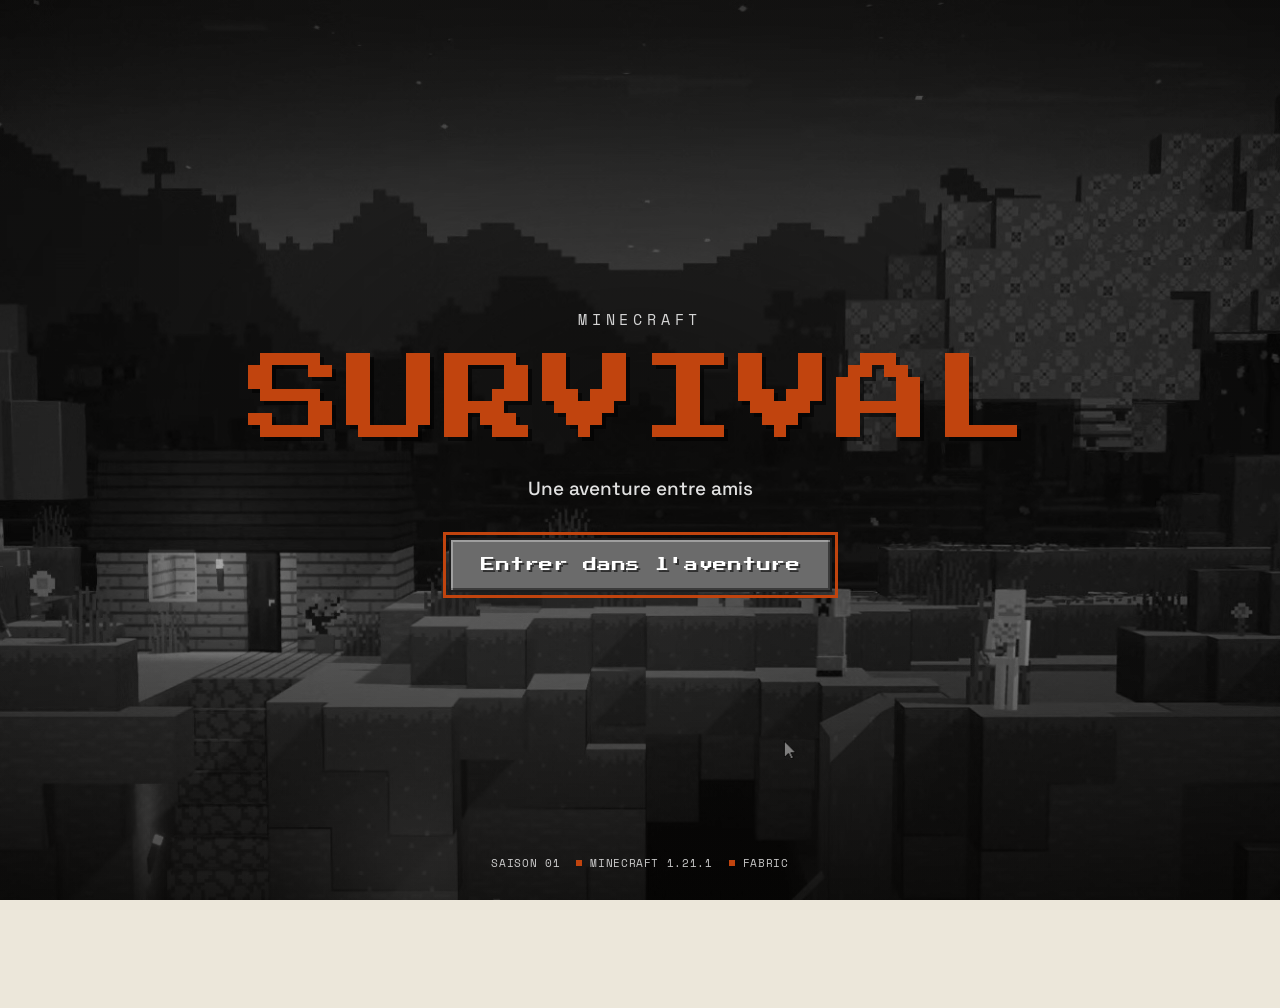
==== commit b260675f: "Teste une typo façon Minecraft pour SURVIVAL (intro accueil) Remplace la police d'affichage par Pres" ====
--- a/index.html
+++ b/index.html
@@ -27,9 +27,9 @@
   .intro-kicker{font-family:var(--mono);font-size:clamp(12px,1.6vw,15px);letter-spacing:.32em;
     text-transform:uppercase;color:rgba(255,255,255,.82);margin:0;
     opacity:0;transform:translateY(14px)}
-  .intro-title{font-family:var(--disp);font-weight:800;text-transform:uppercase;color:var(--accent);
-    margin:6px 0 0;font-size:clamp(64px,15vw,168px);line-height:.88;letter-spacing:-.02em;
-    text-shadow:0 8px 40px rgba(0,0,0,.5);
+  .intro-title{font-family:"Press Start 2P",var(--mono);font-weight:400;text-transform:uppercase;color:var(--accent);
+    margin:14px 0 0;font-size:clamp(30px,9.5vw,96px);line-height:1.15;letter-spacing:.02em;
+    text-shadow:4px 4px 0 rgba(0,0,0,.55);
     opacity:0;transform:translateY(18px) scale(.98)}
   .intro-sub{font-family:var(--body);font-weight:500;color:rgba(255,255,255,.88);
     font-size:clamp(15px,2vw,19px);margin:18px 0 0;
